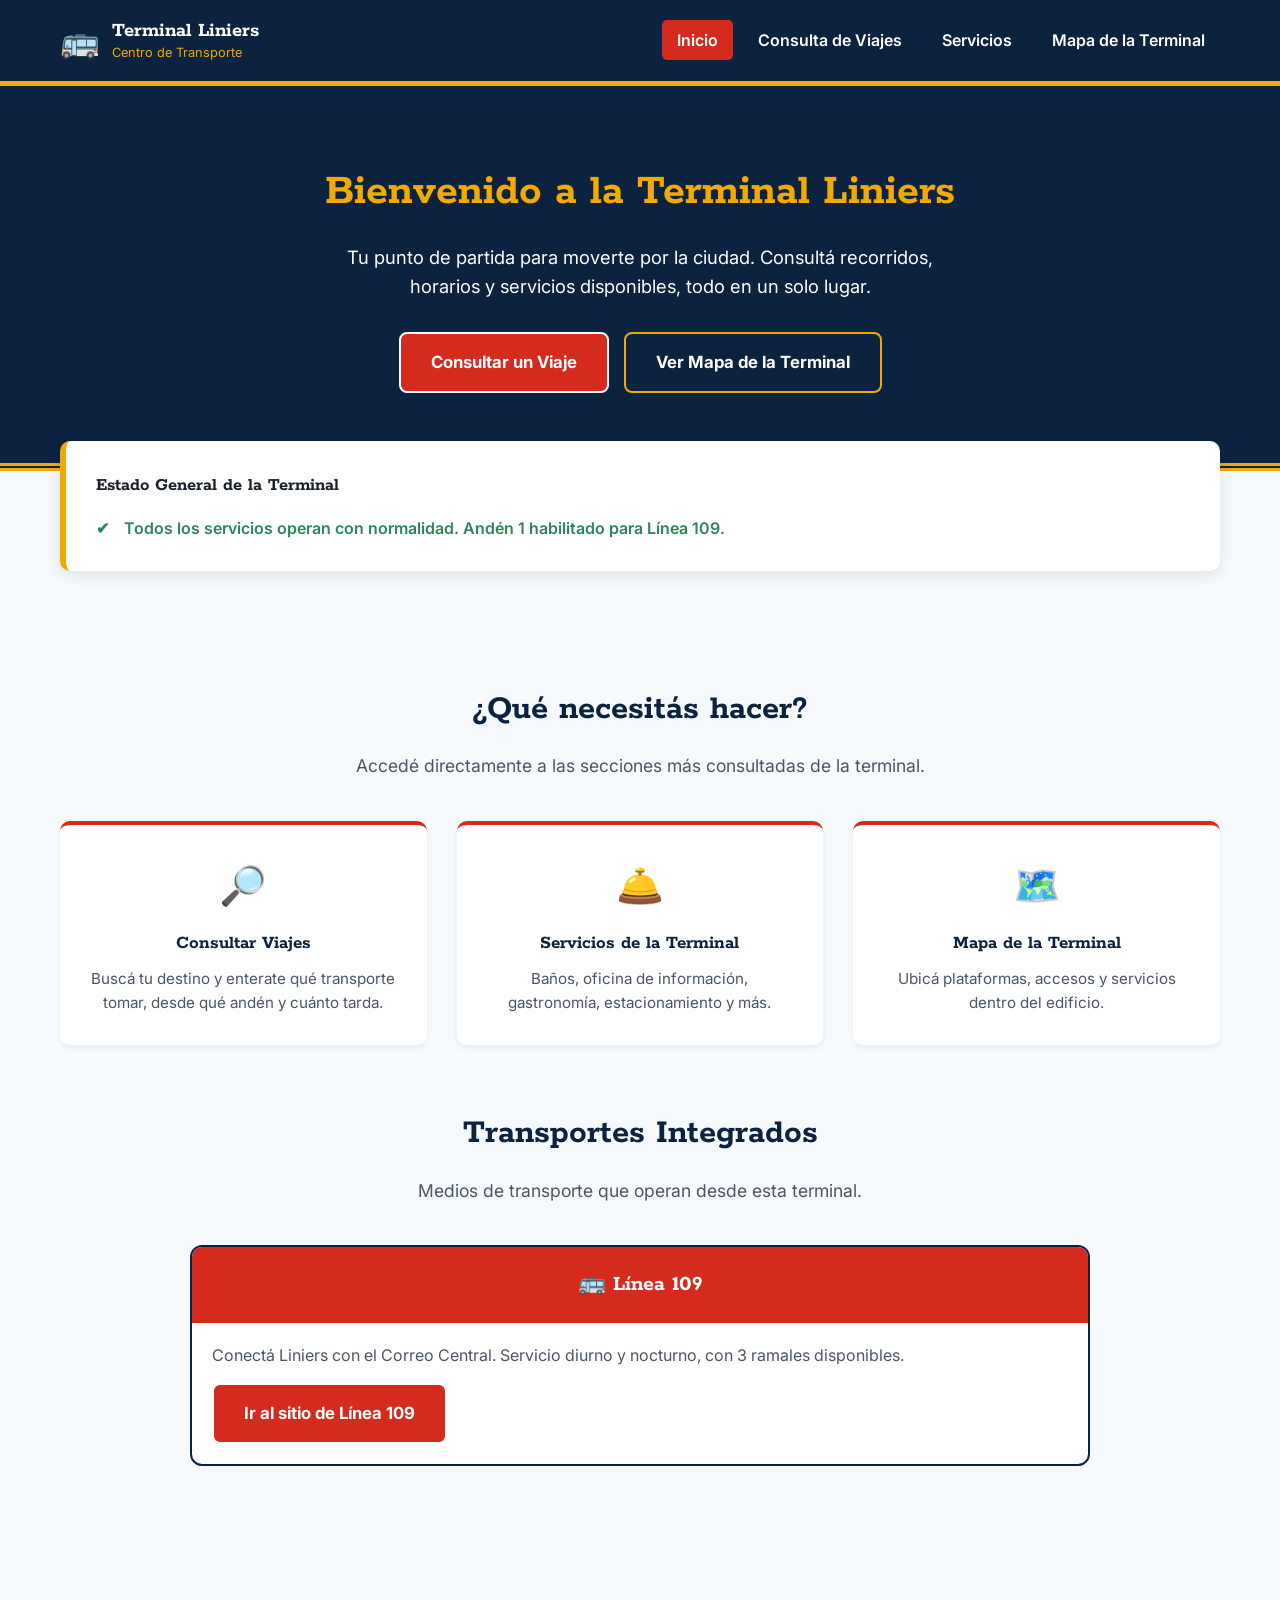
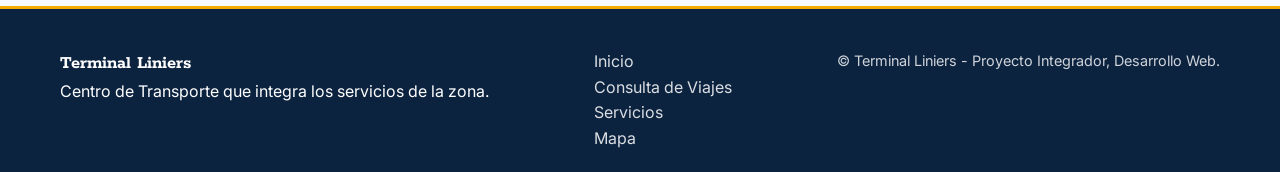
==== index.html @ 9832f22a "Add files via upload" ====
<!DOCTYPE html>
<html lang="es">
<head>
<meta charset="UTF-8">
<meta name="viewport" content="width=device-width, initial-scale=1.0">
<title>Terminal Liniers | Inicio</title>
<link rel="stylesheet" href="styles.css">
<link href="https://fonts.googleapis.com/css2?family=Inter:wght@400;600&family=Rokkitt:wght@700&display=swap" rel="stylesheet">
</head>
<body>
 
<header class="header-principal">
  <div class="contenedor header-grid">
    <a href="index.html" class="logo-terminal">
      <span class="icono-bus" aria-hidden="true">🚌</span>
      <span class="marca">
        <strong>Terminal Liniers</strong>
        <span>Centro de Transporte</span>
      </span>
    </a>
    <nav class="navegacion" aria-label="Navegación principal">
      <ul class="menu">
        <li><a href="index.html" class="activo">Inicio</a></li>
        <li><a href="consulta.html">Consulta de Viajes</a></li>
        <li><a href="servicios.html">Servicios</a></li>
        <li><a href="mapa.html">Mapa de la Terminal</a></li>
      </ul>
    </nav>
  </div>
</header>
 
<main>
 
  <section class="hero">
    <div class="contenedor hero-contenido">
      <h2>Bienvenido a la Terminal Liniers</h2>
      <p>Tu punto de partida para moverte por la ciudad. Consultá recorridos, horarios y servicios disponibles, todo en un solo lugar.</p>
      <div class="hero-acciones">
        <a href="consulta.html" class="btn-primario">Consultar un Viaje</a>
        <a href="mapa.html" class="btn-secundario">Ver Mapa de la Terminal</a>
      </div>
    </div>
  </section>
 
  <section class="estado-servicio contenedor">
    <div class="tarjeta-estado">
      <h3>Estado General de la Terminal</h3>
      <div class="alerta alerta-normal">
        <span class="icono">✔</span>
        <p>Todos los servicios operan con normalidad. Andén 1 habilitado para Línea 109.</p>
      </div>
    </div>
  </section>
 
  <section class="contenedor seccion-interna">
    <h2 class="titulo-seccion">¿Qué necesitás hacer?</h2>
    <p class="bajada-seccion">Accedé directamente a las secciones más consultadas de la terminal.</p>
 
    <div class="grid-accesos">
      <a href="consulta.html" class="card-acceso">
        <span class="icono" aria-hidden="true">🔎</span>
        <h3>Consultar Viajes</h3>
        <p>Buscá tu destino y enterate qué transporte tomar, desde qué andén y cuánto tarda.</p>
      </a>
      <a href="servicios.html" class="card-acceso">
        <span class="icono" aria-hidden="true">🛎️</span>
        <h3>Servicios de la Terminal</h3>
        <p>Baños, oficina de información, gastronomía, estacionamiento y más.</p>
      </a>
      <a href="mapa.html" class="card-acceso">
        <span class="icono" aria-hidden="true">🗺️</span>
        <h3>Mapa de la Terminal</h3>
        <p>Ubicá plataformas, accesos y servicios dentro del edificio.</p>
      </a>
    </div>
 
    <h2 class="titulo-seccion">Transportes Integrados</h2>
    <p class="bajada-seccion">Medios de transporte que operan desde esta terminal.</p>
 
    <div class="grid-transportes">
      <div class="card-transporte">
        <div class="franja">
          <h3>🚌 Línea 109</h3>
        </div>
        <div class="cuerpo">
          <p>Conectá Liniers con el Correo Central. Servicio diurno y nocturno, con 3 ramales disponibles.</p>
          <a href="../Linea109/index.html" class="btn-primario">Ir al sitio de Línea 109</a>
        </div>
      </div>
    </div>
  </section>
 
</main>
 
<footer class="footer-principal">
  <div class="contenedor footer-grid">
    <div class="footer-info">
      <h3>Terminal Liniers</h3>
      <p>Centro de Transporte que integra los servicios de la zona.</p>
    </div>
    <div class="footer-enlaces">
      <ul>
        <li><a href="index.html">Inicio</a></li>
        <li><a href="consulta.html">Consulta de Viajes</a></li>
        <li><a href="servicios.html">Servicios</a></li>
        <li><a href="mapa.html">Mapa</a></li>
      </ul>
    </div>
    <div class="footer-legal">
      <p>&copy; Terminal Liniers - Proyecto Integrador, Desarrollo Web.</p>
    </div>
  </div>
</footer>
 
</body>
</html>
---- styles.css ----
:root {
    --rojo-109: #d52b1e;
    --azul-secundario: #0c2340;
    --blanco: #ffffff;
    --oro-filete: #f2a900;
    --fondo-gris: #f7fafc;
    --texto-oscuro: #1a202c;
    --verde-ok: #2f855a;
}
 
* {
    margin: 0;
    padding: 0;
    box-sizing: border-box;
}
 
body {
    font-family: 'Inter', sans-serif;
    background-color: var(--fondo-gris);
    color: var(--texto-oscuro);
    line-height: 1.6;
}
 
h1, h2, h3 {
    font-family: 'Rokkitt', serif;
}
 
a {
    text-decoration: none;
}
 
img {
    max-width: 100%;
    display: block;
}
 
.contenedor {
    max-width: 1200px;
    margin: 0 auto;
    padding: 0 20px;
}
 
/* ===== HEADER ===== */
.header-principal {
    background-color: var(--azul-secundario);
    color: var(--blanco);
    padding: 15px 0;
    border-bottom: 5px solid var(--oro-filete);
    position: sticky;
    top: 0;
    z-index: 100;
}
 
.header-grid {
    display: flex;
    justify-content: space-between;
    align-items: center;
    flex-wrap: wrap;
    gap: 15px;
}
 
.logo-terminal {
    display: flex;
    align-items: center;
    gap: 12px;
    color: var(--blanco);
}
 
.logo-terminal .icono-bus {
    font-size: 2rem;
}
 
.logo-terminal .marca {
    line-height: 1.1;
}
 
.logo-terminal .marca strong {
    font-family: 'Rokkitt', serif;
    font-size: 1.3rem;
    display: block;
}
 
.logo-terminal .marca span {
    font-size: 0.8rem;
    color: var(--oro-filete);
}
 
.menu {
    list-style: none;
    display: flex;
    gap: 10px;
    flex-wrap: wrap;
}
 
.menu a {
    color: var(--blanco);
    font-weight: 600;
    padding: 10px 15px;
    border-radius: 5px;
    transition: all 0.3s ease;
}
 
.menu a:hover, .menu a.activo {
    background-color: var(--rojo-109);
    color: var(--blanco);
}
 
/* ===== HERO ===== */
.hero {
    background-color: var(--azul-secundario);
    color: var(--blanco);
    padding: 70px 20px;
    text-align: center;
    border-bottom: 8px double var(--oro-filete);
}
 
.hero h2 {
    font-size: 2.8rem;
    margin-bottom: 15px;
    color: var(--oro-filete);
}
 
.hero p {
    font-size: 1.15rem;
    max-width: 650px;
    margin: 0 auto 30px auto;
}
 
.hero-acciones {
    display: flex;
    gap: 15px;
    justify-content: center;
    flex-wrap: wrap;
}
 
.btn-primario {
    display: inline-block;
    background-color: var(--rojo-109);
    color: var(--blanco);
    padding: 15px 30px;
    font-size: 1.05rem;
    font-weight: bold;
    border-radius: 8px;
    border: 2px solid var(--blanco);
    transition: 0.3s;
    cursor: pointer;
}
 
.btn-primario:hover {
    background-color: var(--oro-filete);
    color: var(--azul-secundario);
    border-color: var(--azul-secundario);
}
 
.btn-secundario {
    display: inline-block;
    background-color: transparent;
    color: var(--blanco);
    padding: 15px 30px;
    font-size: 1.05rem;
    font-weight: bold;
    border-radius: 8px;
    border: 2px solid var(--oro-filete);
    transition: 0.3s;
    cursor: pointer;
}
 
.btn-secundario:hover {
    background-color: var(--oro-filete);
    color: var(--azul-secundario);
}
 
/* ===== ESTADO SERVICIO ===== */
.estado-servicio {
    margin-top: -30px;
    position: relative;
}
 
.tarjeta-estado {
    background-color: var(--blanco);
    padding: 30px;
    border-radius: 10px;
    box-shadow: 0 4px 15px rgba(0,0,0,0.1);
    border-left: 6px solid var(--oro-filete);
}
 
.alerta-normal {
    display: flex;
    align-items: center;
    gap: 15px;
    margin-top: 15px;
    color: var(--verde-ok);
    font-weight: 600;
}
 
/* ===== SECCIONES GENERALES ===== */
.titulo-seccion {
    text-align: center;
    color: var(--azul-secundario);
    font-size: 2.2rem;
    margin: 60px 0 15px 0;
}
 
.bajada-seccion {
    text-align: center;
    max-width: 700px;
    margin: 0 auto 40px auto;
    font-size: 1.1rem;
    color: #4a5568;
}
 
.seccion-interna { padding: 50px 20px; }
 
/* ===== ACCESOS DIRECTOS (home) ===== */
.grid-accesos {
    display: grid;
    grid-template-columns: repeat(auto-fit, minmax(250px, 1fr));
    gap: 30px;
    margin-bottom: 50px;
}
 
.card-acceso {
    background-color: var(--blanco);
    padding: 30px;
    border-radius: 10px;
    text-align: center;
    border-top: 4px solid var(--rojo-109);
    box-shadow: 0 4px 6px rgba(0,0,0,0.05);
    transition: 0.25s;
    color: inherit;
    display: block;
}
 
.card-acceso:hover {
    transform: translateY(-4px);
    box-shadow: 0 8px 18px rgba(0,0,0,0.12);
    border-top-color: var(--oro-filete);
}
 
.card-acceso .icono {
    font-size: 2.4rem;
    margin-bottom: 12px;
    display: block;
}
 
.card-acceso h3 {
    color: var(--azul-secundario);
    margin-bottom: 8px;
    font-size: 1.2rem;
}
 
.card-acceso p {
    font-size: 0.95rem;
    color: #4a5568;
}
 
/* ===== TRANSPORTES INTEGRADOS ===== */
.grid-transportes {
    display: grid;
    grid-template-columns: repeat(auto-fit, minmax(280px, 1fr));
    gap: 30px;
    max-width: 900px;
    margin: 0 auto 40px auto;
}
 
.card-transporte {
    background-color: var(--blanco);
    border-radius: 12px;
    overflow: hidden;
    border: 2px solid var(--azul-secundario);
    transition: 0.3s;
}
 
.card-transporte:hover { border-color: var(--rojo-109); }
 
.card-transporte .franja {
    background-color: var(--rojo-109);
    color: var(--blanco);
    padding: 20px;
    text-align: center;
}
 
.card-transporte .franja h3 {
    font-size: 1.4rem;
}
 
.card-transporte .cuerpo {
    padding: 20px;
}
 
.card-transporte .cuerpo p {
    color: #4a5568;
    margin-bottom: 15px;
}
 
/* ===== CONSULTA DE VIAJES ===== */
.formulario-consulta {
    max-width: 650px;
    margin: 0 auto 40px auto;
    background-color: var(--blanco);
    padding: 35px;
    border-radius: 10px;
    box-shadow: 0 4px 15px rgba(0,0,0,0.1);
    border-bottom: 5px solid var(--azul-secundario);
}
 
.form-group { margin-bottom: 20px; }
.form-group label { display: block; font-weight: 600; margin-bottom: 8px; color: var(--azul-secundario); }
.form-group input,
.form-group select,
.form-group textarea {
    width: 100%;
    padding: 12px;
    border: 2px solid #e2e8f0;
    border-radius: 5px;
    font-family: inherit;
    font-size: 1rem;
}
 
.form-group input:focus,
.form-group select:focus {
    outline: none;
    border-color: var(--rojo-109);
}
 
.resultado-consulta {
    max-width: 650px;
    margin: 0 auto 50px auto;
    display: none;
}
 
.resultado-consulta.visible { display: block; }
 
.tarjeta-resultado {
    background-color: var(--blanco);
    border-radius: 10px;
    overflow: hidden;
    box-shadow: 0 4px 15px rgba(0,0,0,0.1);
    border-top: 6px solid var(--oro-filete);
}
 
.tarjeta-resultado .franja-resultado {
    background-color: var(--azul-secundario);
    color: var(--blanco);
    padding: 18px 25px;
    display: flex;
    justify-content: space-between;
    align-items: center;
    flex-wrap: wrap;
    gap: 10px;
}
 
.tarjeta-resultado .franja-resultado h3 {
    font-size: 1.3rem;
}
 
.grid-datos-viaje {
    display: grid;
    grid-template-columns: repeat(auto-fit, minmax(140px, 1fr));
    gap: 1px;
    background-color: #e2e8f0;
}
 
.dato-viaje {
    background-color: var(--blanco);
    padding: 20px;
    text-align: center;
}
 
.dato-viaje .etiqueta-dato {
    display: block;
    font-size: 0.8rem;
    text-transform: uppercase;
    letter-spacing: 0.5px;
    color: #718096;
    margin-bottom: 6px;
}
 
.dato-viaje .valor-dato {
    font-family: 'Rokkitt', serif;
    font-size: 1.3rem;
    color: var(--azul-secundario);
    font-weight: bold;
}
 
.alerta-error {
    background-color: #fff5f5;
    border-left: 6px solid var(--rojo-109);
    padding: 20px;
    border-radius: 8px;
    color: #9b2c2c;
    font-weight: 600;
}
 
/* ===== SERVICIOS ===== */
.grid-servicios {
    display: grid;
    grid-template-columns: repeat(auto-fit, minmax(260px, 1fr));
    gap: 25px;
    margin-bottom: 50px;
}
 
.card-servicio {
    background-color: var(--blanco);
    padding: 25px;
    border-radius: 10px;
    border-left: 5px solid var(--rojo-109);
    box-shadow: 0 4px 6px rgba(0,0,0,0.05);
}
 
.card-servicio h3 {
    color: var(--azul-secundario);
    margin-bottom: 10px;
    display: flex;
    align-items: center;
    gap: 10px;
}
 
.card-servicio .horario {
    display: inline-block;
    background-color: var(--oro-filete);
    color: var(--azul-secundario);
    padding: 3px 10px;
    border-radius: 4px;
    font-weight: bold;
    font-size: 0.85rem;
    margin-top: 8px;
}
 
/* ===== CHATBOT FAQ ===== */
.chatbot-caja {
    max-width: 700px;
    margin: 0 auto 60px auto;
    background-color: var(--blanco);
    border-radius: 12px;
    box-shadow: 0 4px 15px rgba(0,0,0,0.1);
    overflow: hidden;
    border-top: 5px solid var(--oro-filete);
}
 
.chatbot-header {
    background-color: var(--azul-secundario);
    color: var(--blanco);
    padding: 18px 25px;
    display: flex;
    align-items: center;
    gap: 12px;
}
 
.chatbot-header h3 { font-size: 1.2rem; }
 
.chatbot-mensajes {
    height: 280px;
    overflow-y: auto;
    padding: 20px;
    display: flex;
    flex-direction: column;
    gap: 12px;
    background-color: var(--fondo-gris);
}
 
.mensaje {
    max-width: 80%;
    padding: 12px 16px;
    border-radius: 12px;
    font-size: 0.95rem;
}
 
.mensaje.bot {
    background-color: var(--blanco);
    align-self: flex-start;
    border: 1px solid #e2e8f0;
}
 
.mensaje.usuario {
    background-color: var(--rojo-109);
    color: var(--blanco);
    align-self: flex-end;
}
 
.chatbot-preguntas {
    padding: 15px 20px;
    display: flex;
    flex-wrap: wrap;
    gap: 8px;
    border-top: 1px solid #e2e8f0;
}
 
.chip-pregunta {
    background-color: var(--fondo-gris);
    border: 2px solid var(--azul-secundario);
    color: var(--azul-secundario);
    padding: 8px 14px;
    border-radius: 20px;
    font-size: 0.85rem;
    font-weight: 600;
    cursor: pointer;
    transition: 0.2s;
}
 
.chip-pregunta:hover {
    background-color: var(--azul-secundario);
    color: var(--blanco);
}
 
/* ===== MAPA ===== */
.mapa-terminal-caja {
    max-width: 950px;
    margin: 0 auto 30px auto;
    background-color: var(--blanco);
    border-radius: 10px;
    box-shadow: 0 5px 15px rgba(0,0,0,0.1);
    border: 4px solid var(--azul-secundario);
    padding: 20px;
    overflow-x: auto;
}
 
.leyenda-mapa {
    max-width: 950px;
    margin: 0 auto 50px auto;
    display: grid;
    grid-template-columns: repeat(auto-fit, minmax(180px, 1fr));
    gap: 12px;
}
 
.item-leyenda {
    display: flex;
    align-items: center;
    gap: 10px;
    background-color: var(--blanco);
    padding: 10px 15px;
    border-radius: 8px;
    box-shadow: 0 2px 4px rgba(0,0,0,0.05);
    font-size: 0.9rem;
    font-weight: 600;
}
 
.punto-leyenda {
    width: 16px;
    height: 16px;
    border-radius: 4px;
    flex-shrink: 0;
}
 
/* ===== FOOTER ===== */
.footer-principal {
    background-color: var(--azul-secundario);
    color: var(--blanco);
    padding: 40px 0 20px 0;
    margin-top: 50px;
    border-top: 3px solid var(--oro-filete);
}
 
.footer-grid {
    display: flex;
    justify-content: space-between;
    flex-wrap: wrap;
    gap: 25px;
}
 
.footer-enlaces ul {
    list-style: none;
}
 
.footer-enlaces a {
    color: var(--blanco);
    opacity: 0.85;
}
 
.footer-enlaces a:hover {
    opacity: 1;
    color: var(--oro-filete);
}
 
.footer-legal {
    opacity: 0.8;
    font-size: 0.9rem;
}
 
@media (max-width: 768px) {
    .header-grid { flex-direction: column; text-align: center; }
    .footer-grid { flex-direction: column; text-align: center; }
    .hero h2 { font-size: 2rem; }
}
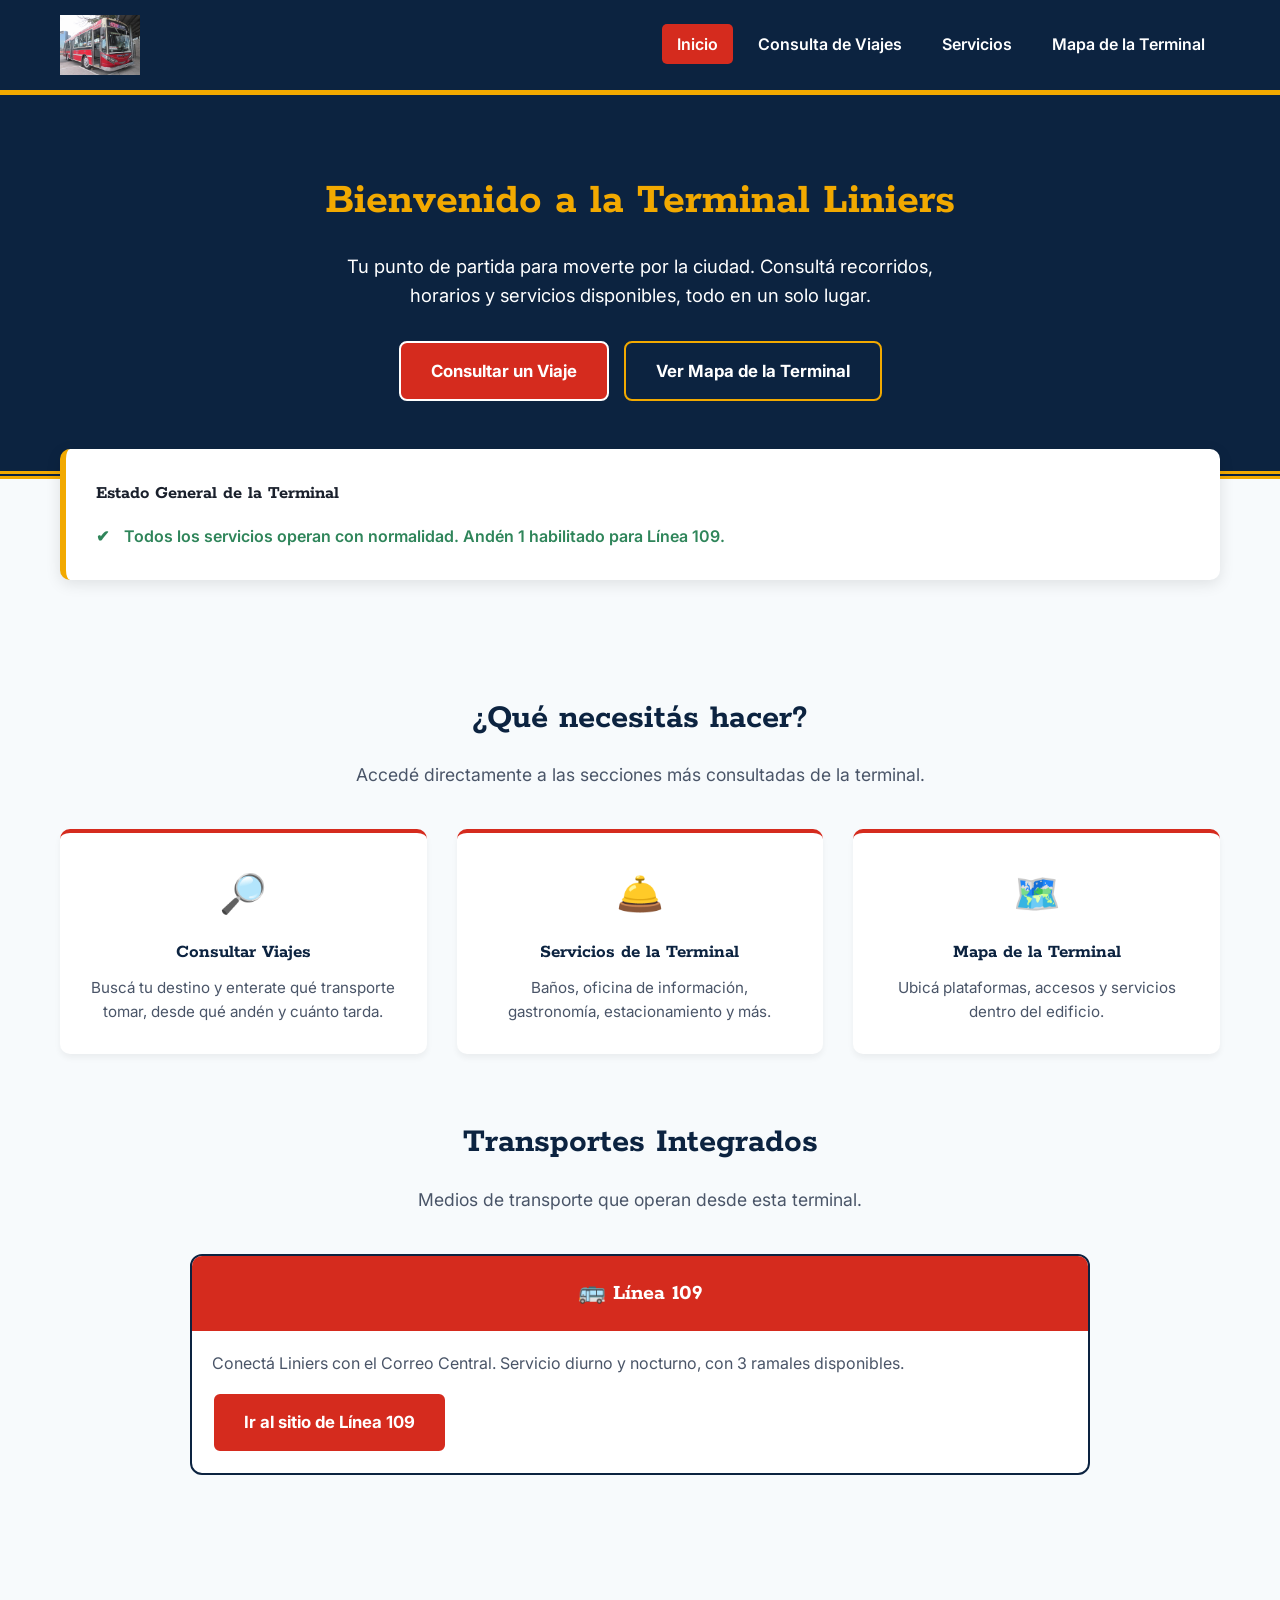
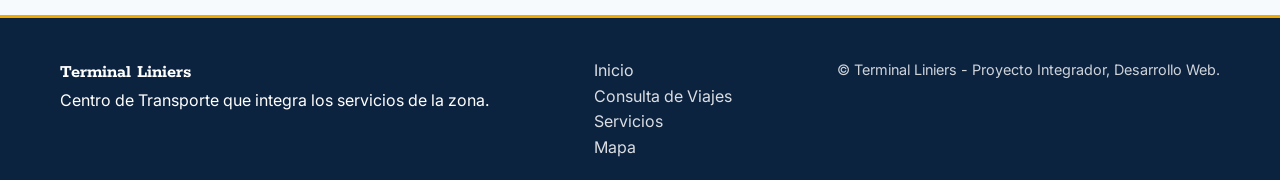
==== commit 2b88a32d: "commit changes" ====
--- a/index.html
+++ b/index.html
@@ -12,11 +12,7 @@
 <header class="header-principal">
   <div class="contenedor header-grid">
     <a href="index.html" class="logo-terminal">
-      <span class="icono-bus" aria-hidden="true">🚌</span>
-      <span class="marca">
-        <strong>Terminal Liniers</strong>
-        <span>Centro de Transporte</span>
-      </span>
+<img src="img/28666771498_ae59375ec0_b.jpg" alt="Logo109" class="logo-img">
     </a>
     <nav class="navegacion" aria-label="Navegación principal">
       <ul class="menu">
@@ -84,7 +80,7 @@
         </div>
         <div class="cuerpo">
           <p>Conectá Liniers con el Correo Central. Servicio diurno y nocturno, con 3 ramales disponibles.</p>
-          <a href="../Linea109/index.html" class="btn-primario">Ir al sitio de Línea 109</a>
+          <a href="https://tomasvalcarcel.github.io/Linea109/" class="btn-primario">Ir al sitio de Línea 109</a>
         </div>
       </div>
     </div>
--- a/styles.css
+++ b/styles.css
@@ -13,6 +13,18 @@
     padding: 0;
     box-sizing: border-box;
 }
+
+.logo-img {
+    max-height: 60px;
+    width: auto;
+    display: block;
+    transition: transform 0.3s ease;
+}
+
+.logo-img:hover {
+    transform: scale(1.05);
+}
+
  
 body {
     font-family: 'Inter', sans-serif;
